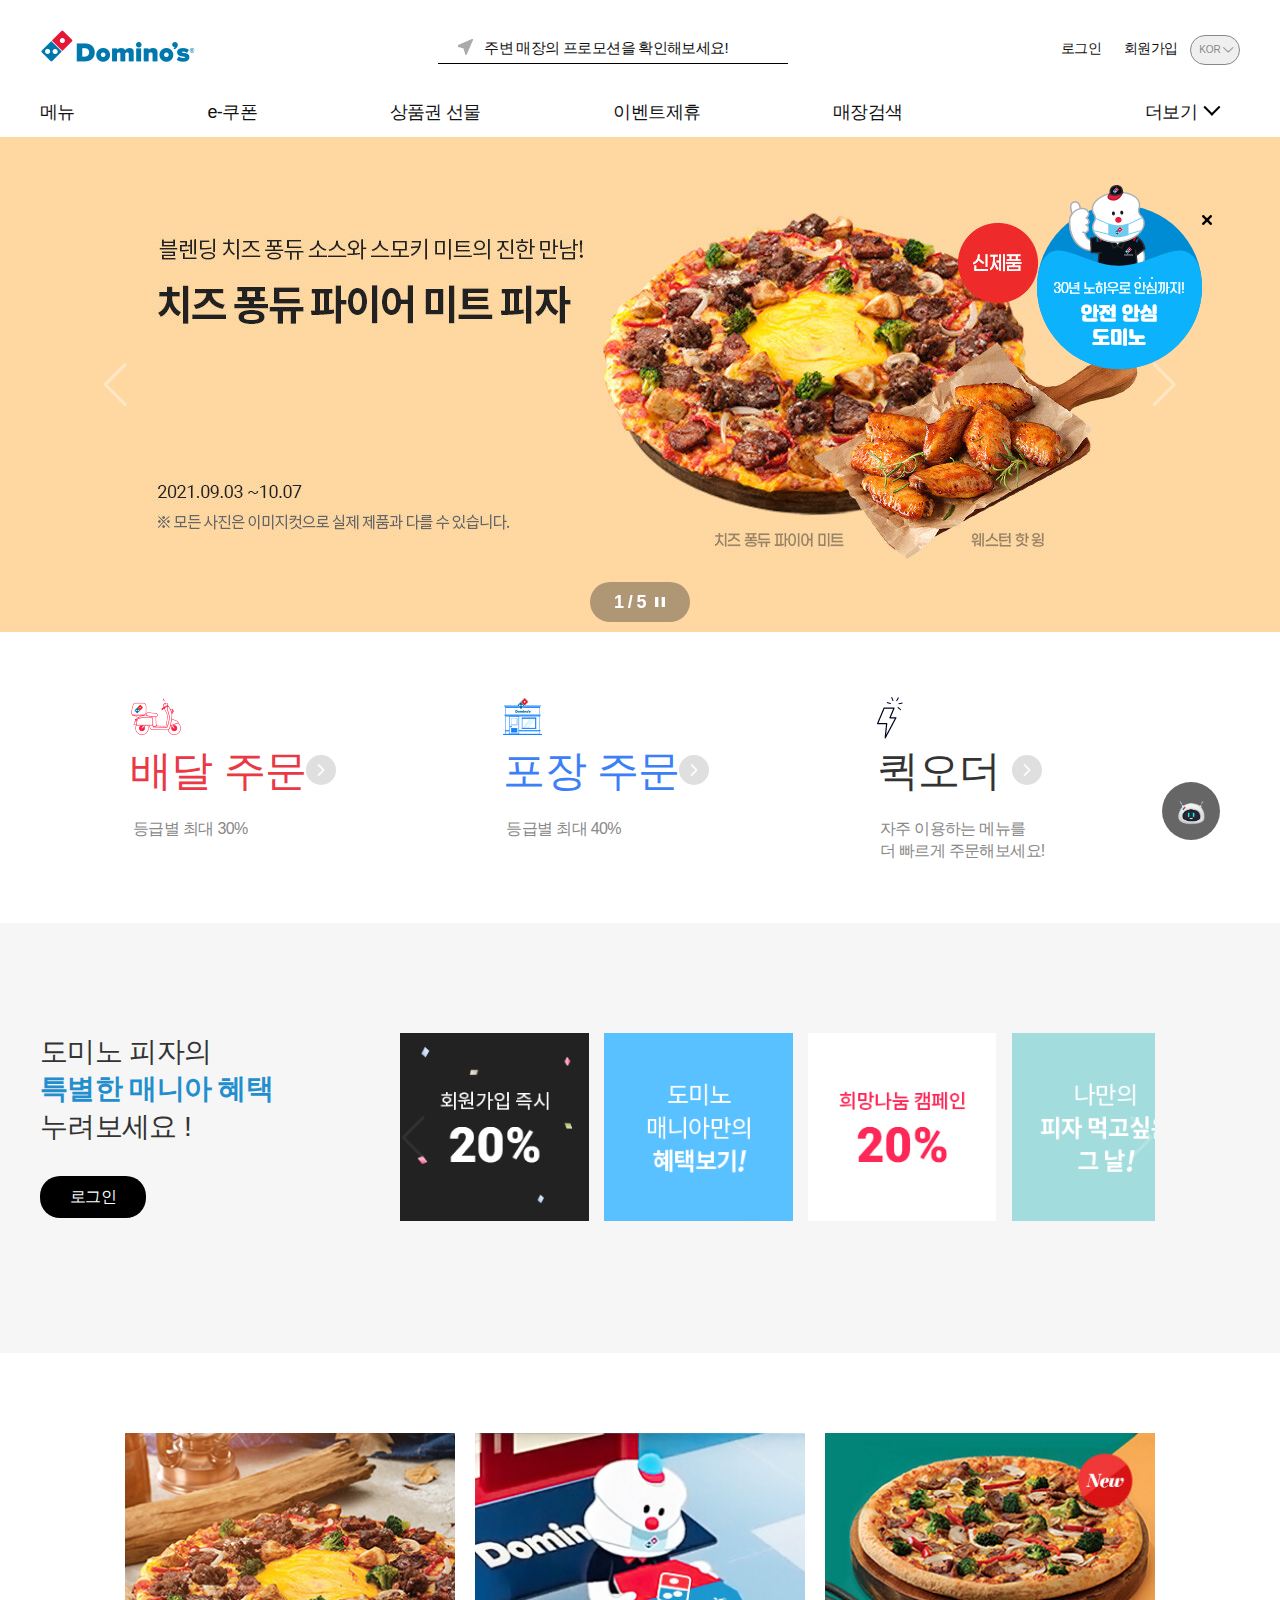
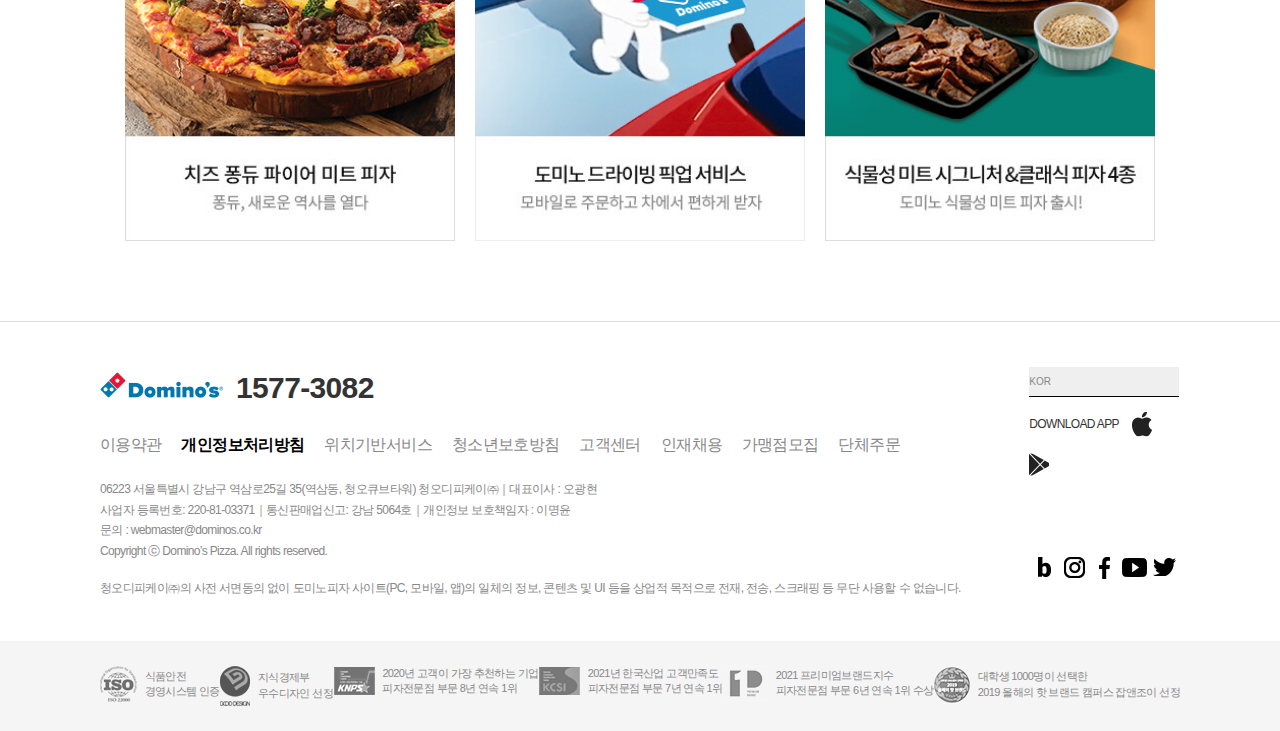
==== index.html @ a278b5ac "dominos clone done" ====
<!DOCTYPE html>
<html lang="ko">

<head>
    <meta charset="UTF-8">
    <meta http-equiv="X-UA-Compatible" content="IE=edge">
    <link rel="shortcut icon" href="images/favicon.png">
    <meta name="viewport" content="width=device-width, initial-scale=1.0">
    <title>도미노피자-당신의 인생에 완벽한 한끼!</title>
    <!-- swiper -->
    <link rel="stylesheet" href="js/swiper/swiper.min.css">
    <script src="js/swiper/swiper.min.js"></script>
    <script src="https://code.jquery.com/jquery-2.2.4.min.js"
        integrity="sha256-BbhdlvQf/xTY9gja0Dq3HiwQF8LaCRTXxZKRutelT44=" crossorigin="anonymous"></script>

    <script src="js/main.js"></script>
    <link rel="stylesheet" href="css/fontello/css/animation.css">
    <link rel="stylesheet" href="css/fontello/css/fontello.css">
    <link rel="stylesheet" type="text/css" href="css/main.css">

</head>

<body>
    <div class="wrap">
        <a href="#" class="domino-chat">
            <i class="icon-domi"></i>
            <span>도미노챗으로 주문하기</span>
        </a>
        <div class="floating-banner">
            <a href="#"><img src="./images/banner-floating_200827.png" alt=""></a>
            <button class="btn-close"></button>
        </div>
        <header class="header">
            <div class="header-top">
                <div class="container clearfix">
                    <a href="#" class="logo"></a>
                    <a href="#" class="location">
                        주변 매장의 프로모션을 확인해보세요!
                    </a>
                    <ul class="h-user">
                        <li><a href="#">로그인</a></li>
                        <li><a href="#">회원가입</a></li>
                        <li>
                            <select name="lang" id="lang-sel">
                                <option value="first">kor</option>
                                <option value="second">eng</option>
                            </select>
                        </li>
                        <i class="icon-down-open-big"></i>

                    </ul>
                </div>
            </div>
            
        </header>
        <nav class="nav-wrap">
            <div class="container">
                <ul>
                    <li><a href="#" class="main-menu">메뉴</a></li>
                    <li><a href="#" class="main-menu">e-쿠폰</a></li>
                    <li><a href="#" class="main-menu">상품권 선물</a></li>
                    <li><a href="#" class="main-menu">이벤트제휴</a></li>
                    <li><a href="#" class="main-menu">매장검색</a></li>
                </ul>
                <span class="h-more">더보기</span>
            </div>
            <div class="sub-menu-wrap">
                <div class="container">
                    <ul class="sub-menu-left">
                        <li>
                            <a href="#">도미노 서비스</a>
                            <ul class="sub-menu-depth">
                                <li><a href="#">매니아 혜택</a></li>
                                <li><a href="#">도미노 모멘트</a></li>
                                <li><a href="#">퀵오더</a></li>
                                <li><a href="#">단체주문 서비스</a></li>
                            </ul>
                        </li>
                        <li>
                            <a href="#">고객센터</a>
                            <ul class="sub-menu-depth">
                                <li><a href="#">자주하는 질문</a></li>
                                <li><a href="#">온라인 신문고</a></li>
                            </ul>
                        </li>
                        <li>
                            <a href="#">회사소개</a>
                            <ul class="sub-menu-depth">
                                <li><a href="#">한국도미노피자</a></li>
                                <li><a href="#">광고 갤러리</a></li>
                                <li><a href="#">사회공헌활동</a></li>
                                <li><a href="#">가맹점 모집</a></li>
                                <li><a href="#">인재채용</a></li>
                            </ul>
                        </li>
                    </ul>
                    <ul class="sub-menu-right">
                        <a href="#" class="sub-menu-right-title">공지사항</a>
                        <li><a href="#">-도미노뉴스</a></li>
                        <li><a href="#">-보도자료</a></li>
                    </ul>
                </div>
            </div>
        </nav>
        
        <section class="visual">
            <div class="swiper-container sw-visual">
                <div class="swiper-wrapper">
                    <div class="swiper-slide">
                        <div class="visual-box bg1">
                        </div>
                    </div>
                    <div class="swiper-slide">
                        <div class="visual-box bg2">

                        </div>
                    </div>
                    <div class="swiper-slide">
                        <div class="visual-box bg3">

                        </div>
                    </div>
                    <div class="swiper-slide">
                        <div class="visual-box bg4">

                        </div>
                    </div>
                    <div class="swiper-slide">
                        <div class="visual-box bg5">

                        </div>
                    </div>

                </div>
                <div class="swiper-button-next sw-vs-bt-n"></div>
                <div class="swiper-button-prev sw-vs-bt-p"></div>
                <div class="swiper-pagination sw-vs-pg"></div>
                <!-- <div class="swiper-button-play"></div> -->
                <div class="swiper-button-pause"></div>
            </div>
        </section>
        <section class="order-tab">
            <div class="container">
                <ul class="order-tab-box">
                    <li>
                        <a href="#" class="order-link1">
                            <i class="ico-delivery"></i>
                            배달 주문</a>
                        <p>등급별 최대 30%</p>
                    </li>
                    <li>
                        <a href="#" class="order-link2">
                            <i class="ico-togo"></i>
                            포장 주문</a>
                        <p>등급별 최대 40%</p>
                    </li>
                    <li>
                        <a href="#" class="order-link3">
                            <i class="ico-quick"></i>
                            퀵오더 </a>
                        <p>
                            자주 이용하는 메뉴를<br>
                            더 빠르게 주문해보세요!
                        </p>
                    </li>
                </ul>
            </div>
        </section>
        <section class="mem-benefit">
            <div class="container">
                <div class="benefit-desc">
                    <p>도미노 피자의<br>
                        <em>특별한 매니아 혜택</em><br>
                        누려보세요 !
                    </p>
                    <a href="#" class="login-bt">로그인</a>
                </div>
                <div class="benefit-swiper-box">
                    <div class="swiper-container sw-benefit">
                        <div class="swiper-wrapper">
                            <div class="swiper-slide sw-bene-slide">
                                <img src="./images/main_card1.png" alt="">
                            </div>
                            <div class="swiper-slide sw-bene-slide">
                                <img src="./images/main_card2.gif" alt="">
                            </div>
                            <div class="swiper-slide sw-bene-slide">
                                <img src="./images/main_card3.png" alt="">
                            </div>
                            <div class="swiper-slide sw-bene-slide">
                                <img src="./images/main_card5.png" alt="">
                            </div>
                        </div>
                        <div class="swiper-button-next sw-be-next"></div>
                        <div class="swiper-button-prev sw-be-prev"></div>
                    </div>
                </div>
            </div>
        </section>
        <section class="domino-ad">

            <div class="swiper-container sw-ad">
                <div class="swiper-wrapper">
                    <div class="swiper-slide sw-ad-slide">
                        <img src="./images/swb_1.jpeg" alt="">
                    </div>
                    <div class="swiper-slide sw-ad-slide">
                        <img src="./images/swb_2.jpeg" alt="">
                    </div>
                    <div class="swiper-slide sw-ad-slide">
                        <img src="./images/swb_3.jpeg" alt="">
                    </div>
                    <div class="swiper-slide sw-ad-slide">
                        <img src="./images/swb_4.jpeg" alt="">
                    </div>
                    <div class="swiper-slide sw-ad-slide">
                        <img src="./images/swb_5.jpeg" alt="">
                    </div>
                </div>
                <!-- <div class="swiper-button-next sw-ad-next"></div>
                    <div class="swiper-button-prev sw-ad-prev"></div> -->
            </div>
        </section>
        <footer class="footer">
            <div class="f-main">
                <div class="f-left">
                    <i class="f-logo"></i><span>1577-3082</span>
                    <ul>
                        <li><a href="#">이용약관</a></li>
                        <li><a href="#"><strong>개인정보처리방침</strong></a></li>
                        <li><a href="#">위치기반서비스</a></li>
                        <li><a href="#">청소년보호방침</a></li>
                        <li><a href="#">고객센터</a></li>
                        <li><a href="#">인재채용</a></li>
                        <li><a href="#">가맹점모집</a></li>
                        <li><a href="#">단체주문</a></li>
                    </ul>
                    <p>
                        06223 서울특별시 강남구 역삼로25길 35(역삼동, 청오큐브타워) 청오디피케이㈜｜대표이사 : 오광현
                    </p>
                    <p>
                        사업자 등록번호: 220-81-03371｜통신판매업신고: 강남 5064호｜개인정보 보호책임자 : 이명윤
                    </p>
                    <p>
                        문의 : webmaster@dominos.co.kr
                    </p>
                    <p>
                        Copyright ⓒ Domino’s Pizza. All rights reserved.
                    </p>

                    <p class="notice">
                        청오디피케이㈜의 사전 서면동의 없이 도미노피자 사이트(PC, 모바일, 앱)의 일체의 정보, 콘텐츠 및 UI 등을 상업적 목적으로 전재, 전송, 스크래핑 등 무단 사용할 수
                        없습니다.
                    </p>
                </div>
                <div class="f-right">
                    <select name="lang-btm" id="lang-btm" class="btm-select">
                        <option value="first">KOR</option>
                        <option value="second">ENG</option>
                    </select>
                    <ul class="down-app">
                        <li>
                            <span>DOWNLOAD APP</span>
                        </li>
                        <li>
                            <i class="ico-iso"></i>
                        </li>
                        <li>
                            <i class="ico-google"></i>
                        </li>
                    </ul>
                    <ul class="f-sns">
                        <li><a href="#"><i class="i-blog"></i></a></li>
                        <li><a href="#"><i class="i-insta"></i></a></li>
                        <li><a href="#"><i class="i-fb"></i></a></li>
                        <li><a href="#"><i class="i-ytb"></i></a></li>
                        <li><a href="#"><i class="i-tw"></i></a></li>
                    </ul>
                </div>

            </div>
            <div class="f-certifi">
                <ul class="footer-dep">
                    <li>
                        <img src="./images/f_icon1.png" alt="">
                        <p>
                            식품안전<br>
                            경영시스템 인증
                        </p>
                    </li>
                    <li>
                        <img src="./images/f_icon2.png" alt="">
                        <p>
                            지식경제부<br>
                            우수디자인 선정
                        </p>
                    </li>
                    <li>
                        <img src="./images/f_icon3.png" alt="">
                        <p>
                            2020년 고객이 가장 추천하는 기업<br>
                            피자전문점 부문 8년 연속 1위
                        </p>
                    </li>
                    <li>
                        <img src="./images/f_icon4.png" alt="">
                        <p>
                            2021년 한국산업 고객만족도<br>
                            피자전문점 부문 7년 연속 1위
                        </p>
                    </li>
                    <li>
                        <img src="./images/f_icon5.png" alt="">
                        <p>
                            2021 프리미엄브랜드지수<br>
                            피자전문점 부문 6년 연속 1위 수상
                        </p>
                    </li>
                    <li>
                        <img src="./images/f_icon6.png" alt="">
                        <p>
                            대학생 1000명이 선택한<br>
                            2019 올해의 핫 브랜드 캠퍼스 잡앤조이 선정
                        </p>
                    </li>
                </ul>
            </div>
        </footer>
    </div>
</body>

</html>
---- css/fontello/css/animation.css ----
/*
   Animation example, for spinners
*/
.animate-spin {
  -moz-animation: spin 2s infinite linear;
  -o-animation: spin 2s infinite linear;
  -webkit-animation: spin 2s infinite linear;
  animation: spin 2s infinite linear;
  display: inline-block;
}
@-moz-keyframes spin {
  0% {
    -moz-transform: rotate(0deg);
    -o-transform: rotate(0deg);
    -webkit-transform: rotate(0deg);
    transform: rotate(0deg);
  }

  100% {
    -moz-transform: rotate(359deg);
    -o-transform: rotate(359deg);
    -webkit-transform: rotate(359deg);
    transform: rotate(359deg);
  }
}
@-webkit-keyframes spin {
  0% {
    -moz-transform: rotate(0deg);
    -o-transform: rotate(0deg);
    -webkit-transform: rotate(0deg);
    transform: rotate(0deg);
  }

  100% {
    -moz-transform: rotate(359deg);
    -o-transform: rotate(359deg);
    -webkit-transform: rotate(359deg);
    transform: rotate(359deg);
  }
}
@-o-keyframes spin {
  0% {
    -moz-transform: rotate(0deg);
    -o-transform: rotate(0deg);
    -webkit-transform: rotate(0deg);
    transform: rotate(0deg);
  }

  100% {
    -moz-transform: rotate(359deg);
    -o-transform: rotate(359deg);
    -webkit-transform: rotate(359deg);
    transform: rotate(359deg);
  }
}
@-ms-keyframes spin {
  0% {
    -moz-transform: rotate(0deg);
    -o-transform: rotate(0deg);
    -webkit-transform: rotate(0deg);
    transform: rotate(0deg);
  }

  100% {
    -moz-transform: rotate(359deg);
    -o-transform: rotate(359deg);
    -webkit-transform: rotate(359deg);
    transform: rotate(359deg);
  }
}
@keyframes spin {
  0% {
    -moz-transform: rotate(0deg);
    -o-transform: rotate(0deg);
    -webkit-transform: rotate(0deg);
    transform: rotate(0deg);
  }

  100% {
    -moz-transform: rotate(359deg);
    -o-transform: rotate(359deg);
    -webkit-transform: rotate(359deg);
    transform: rotate(359deg);
  }
}
---- css/fontello/css/fontello.css ----
@font-face {
  font-family: 'fontello';
  src: url('../font/fontello.eot?73074534');
  src: url('../font/fontello.eot?73074534#iefix') format('embedded-opentype'),
       url('../font/fontello.woff2?73074534') format('woff2'),
       url('../font/fontello.woff?73074534') format('woff'),
       url('../font/fontello.ttf?73074534') format('truetype'),
       url('../font/fontello.svg?73074534#fontello') format('svg');
  font-weight: normal;
  font-style: normal;
}
/* Chrome hack: SVG is rendered more smooth in Windozze. 100% magic, uncomment if you need it. */
/* Note, that will break hinting! In other OS-es font will be not as sharp as it could be */
/*
@media screen and (-webkit-min-device-pixel-ratio:0) {
  @font-face {
    font-family: 'fontello';
    src: url('../font/fontello.svg?73074534#fontello') format('svg');
  }
}
*/
[class^="icon-"]:before, [class*=" icon-"]:before {
  font-family: "fontello";
  font-style: normal;
  font-weight: normal;
  speak: never;

  display: inline-block;
  text-decoration: inherit;
  width: 1em;
  margin-right: .2em;
  text-align: center;
  /* opacity: .8; */

  /* For safety - reset parent styles, that can break glyph codes*/
  font-variant: normal;
  text-transform: none;

  /* fix buttons height, for twitter bootstrap */
  line-height: 1em;

  /* Animation center compensation - margins should be symmetric */
  /* remove if not needed */
  margin-left: .2em;

  /* you can be more comfortable with increased icons size */
  /* font-size: 120%; */

  /* Font smoothing. That was taken from TWBS */
  -webkit-font-smoothing: antialiased;
  -moz-osx-font-smoothing: grayscale;

  /* Uncomment for 3D effect */
  /* text-shadow: 1px 1px 1px rgba(127, 127, 127, 0.3); */
}

.icon-search:before { content: '\e800'; } /* '' */
.icon-left-open:before { content: '\e801'; } /* '' */
.icon-heart-1:before { content: '\e802'; } /* '' */
.icon-right-open:before { content: '\e803'; } /* '' */
.icon-up-micro:before { content: '\e804'; } /* '' */
.icon-down-micro:before { content: '\e805'; } /* '' */
.icon-down-dir:before { content: '\e806'; } /* '' */
.icon-right-dir:before { content: '\e807'; } /* '' */
.icon-right-circle:before { content: '\e808'; } /* '' */
.icon-up-circle:before { content: '\e809'; } /* '' */
.icon-right-open-big:before { content: '\e80a'; } /* '' */
.icon-left-open-big:before { content: '\e80b'; } /* '' */
.icon-right-open-mini:before { content: '\e80c'; } /* '' */
.icon-left-open-mini:before { content: '\e80d'; } /* '' */
.icon-facebook:before { content: '\e80e'; } /* '' */
.icon-cancel:before { content: '\e80f'; } /* '' */
.icon-up-open-big:before { content: '\e810'; } /* '' */
.icon-down-open-big:before { content: '\e811'; } /* '' */
.icon-angle-double-right:before { content: '\f101'; } /* '' */
.icon-instagram:before { content: '\f16d'; } /* '' */
.icon-youtube:before { content: '\f313'; } /* '' */
---- css/main.css ----
@charset "UTF-8";
* {
  margin: 0;
  padding: 0;
  box-sizing: border-box;
  outline-style: none;
}
em {
  font-style: normal;
}
html {
  font-size: 10px;
}

a {
  color: #333333;
  text-decoration: none;
}

img {
  vertical-align: middle;
  border: 0;
}

ul,
ol,
li {
  list-style: none;
}

body {
  font-family: "Roboto", "Noto Sans KR", sans-serif;
  font-weight: 400;
  font-size: 12px;
  line-height: 1.4;
  letter-spacing: -0.64px;
  color: #333;
}
.clearfix:after {
  content: "";
  position: relative;
  display: block;
  width: 100%;
  clear: both;
}

.wrap {
  position: relative;
  display: block;
}
.container {
  position: relative;
  width: 1200px;
  margin: 0 auto;
}
.domino-chat {
  position: fixed;
  bottom: 60px;
  right: 60px;
  display: block;
  width: 58px;
  height: 58px;
  line-height: 58px;
  background-color: rgba(0, 0, 0, 0.6);
  color: #fff;
  white-space: nowrap;
  border-radius: 29px;
  transition: all ease-in-out 0.5s;
  z-index: 99;
  padding-left: 15px;
  overflow: hidden;
}
.domino-chat span {
  font-size: 15px;
  font-weight: 500;
  margin-left: 12px;
  line-height: 58px;
  height: 24px;
}
.icon-domi {
  display: inline-block;
  vertical-align: middle;
  width: 28px;
  height: 24px;
  background: url("../images/ico-domi.png") no-repeat center;
  background-size: 100%;
}
.domino-chat:hover {
  padding-left: 22px;
  width: 212px;
  background-color: rgba(0, 0, 0, 0.85);
}
.floating-banner {
  display: block;
  position: fixed;
  top: 185px;
  left: 81%;
  z-index: 99;
}
.btn-close {
  position: absolute;
  top: 30px;
  content: "";
  background: url("../images/close-cross.png") no-repeat center;
  background-size: cover;
  width: 10px;
  height: 10px;
  border: none;
}
.btn-close-clicked {
  display: none;
}
.header {
  position: relative;
  display: block;
  width: 100%;
  height: 100%;
  color: #fff;
  z-index: 999;
}
.header-active {
  display: none;
}
.header-top {
  padding-top: 29px;
  height: 85px;
}

.logo {
  position: relative;
  display: inline-block;
  background: url("../images/sp_common.png") no-repeat;
  background-position: 0px 0px;
  width: 155px;
  height: 34px;
  margin-right: 20%;
}
.location {
  position: relative;
  display: inline-block;
  border-bottom: 1px solid #000;
  padding-bottom: 5px;
  transform: translateY(-10px);
  width: 350px;
  padding-left: 20px;
  font-size: 15px;
  color: #111;
  font-weight: 500;
}
.location::before {
  content: "";
  display: inline-block;
  width: 18px;
  height: 18px;
  background: url("../images/sp_common.png") -165px 0 no-repeat;
  vertical-align: -3px;
  margin-right: 5px;
}
.h-user {
  position: relative;
  display: inline-block;
  float: right;
}
.h-user > li {
  display: inline-block;
}
.h-user > li > a {
  display: inline-block;
  font-size: 14px;
  color: #111;
  padding: 10px 10px;
}
.h-user > li:last-child > a {
  padding-right: 0;
}
/* 픽스메뉴 */
.nav-wrap {
  z-index: 999;
}
.nav-wrap .container {
  position: relative;
  height: 52px;
}
.nav-wrap-active {
  position: fixed;
  background: #fff;
  height: 55px;
  width: 100%;
}
.nav-wrap > .container > ul {
  display: inline-block;
}
.nav-wrap > .container > ul > li {
  position: relative;
  display: inline-block;
  padding-top: 15px;
  margin-right: 130px;
}
.main-menu {
  font-size: 18px;
  color: #111;
}
/* 서브메뉴 */

.sub-menu-wrap {
  z-index: 999;
  position: relative;
  width: 100%;
  height: 300px;
  display: none;
  background-color: #fff;
  border-top: 1px solid #ddd;
  padding: 29px 0 40px;
}
.sub-menu-wrap .container {
  display: flex;
}
.sub-menu-left {
  padding-right: 100px;
  width: 65%;
  display: flex;
  justify-content: space-between;
}
.sub-menu-left > li {
  width: 178px;
}
.sub-menu-left > li > a {
  font-size: 17px;
  color: #111;
  padding-bottom: 20px;
}
.sub-menu-depth {
  padding-top: 20px;
}
.sub-menu-depth > li {
  padding: 5px 0;
}
.sub-menu-depth > li > a {
  font-size: 15px;
  color: #555;
}
.sub-menu-right {
  padding: 30px 0 30px 70px;
  width: 35%;
  height: 100%;
  border-left: 1px solid #ddd;
}
.sub-menu-right-title {
  display: block;
  font-size: 17px;
  color: #111;
  /* padding-bottom: 20px; */
  margin-bottom: 15px;
}
.sub-menu-right > li {
  padding: 5px 0;
}
.sub-menu-right > li > a {
  font-size: 15px;
  color: #555;
}
/* 호버애니메이션 */
.main-menu::before,
.main-menu::after {
  content: "";
  border-bottom: solid 1px #111;
  position: absolute;
  bottom: 0%;
  width: 0;
}

.main-menu::before {
  right: 0;
}
.main-menu::after {
  left: 0;
}

.main-menu:hover::before,
.main-menu:hover::after {
  width: 50%;
}
.main-menu::before,
.main-menu::after {
  -webkit-transition: all 0.2s ease;
  transition: all 0.2s ease;
}
select {
  -webkit-appearance: none; /* 네이티브 외형 감추기 */
  -moz-appearance: none;
  appearance: none;
  width: 50px;
  height: 30px;
  border-radius: 20px 20px;
  border: 1px solid #888888;
  text-transform: uppercase;
  text-align: center;
  color: #888888;
  font-size: 10px;
  padding-right: 10px;
}
.icon-down-open-big {
  position: absolute;
  top: 50%;
  transform: translateY(-40%);
  right: 4px;
  color: #888;
}

.h-more {
  position: relative;
  display: inline-block;
  float: right;
  width: 100px;
  height: 50px;
  color: #111;
  font-size: 18px;
  padding-top: 15px;
  padding-right: 20px;
  text-align: right;
  cursor: pointer;
}
.h-more::after {
  content: "";
  display: inline-block;
  width: 10px;
  height: 10px;
  border-style: solid;
  border-color: transparent #000 #000 transparent;
  border-width: 0 2px 2px 0;
  -webkit-transform: rotate(45deg);
  -ms-transform: rotate(45deg);
  transform: rotate(45deg);
  -webkit-transform-origin: 66% 66%;
  -ms-transform-origin: 66% 66%;
  transform-origin: 66% 66%;
  margin-left: 7px;
  margin-right: 4px;
  vertical-align: 4px;
  transition: 0.3s;
}
/* 클릭했을때 변하는 모양  */
/* 
gnb .snb-more.active:after {
    display: inline-block;
    width: 10px;
    height: 10px;
    border-style: solid;
    border-color: transparent #000 #000 transparent;
    border-width: 0 2px 2px 0;
    -webkit-transform: rotate(
-135deg);
    -ms-transform: rotate(-135deg);
    transform: rotate(
-135deg); */

.visual {
  position: relative;
  display: block;
}

/* swiper 관련 */
.swiper-container {
  width: 100%;
  height: 100%;
}
.sw-visual {
  position: relative;
}
.visual-box {
  position: relative;
  display: block;
  width: 100%;
  height: 495px;
}
.bg1 {
  background: url("../images/sw_img_1.jpeg") no-repeat center;
  background-size: cover;
}
.bg2 {
  background: url("../images/sw_img_2.jpeg") no-repeat center;
  background-size: cover;
}
.bg3 {
  background: url("../images/sw_img_3.jpeg") no-repeat center;
  background-size: cover;
}
.bg4 {
  background: url("../images/sw_img_4.jpeg") no-repeat center;
  background-size: cover;
}
.bg5 {
  background: url("../images/sw_img_5.jpeg") no-repeat center;
  background-size: cover;
}

.sw-vs-bt-n {
  position: absolute;
  top: 50%;
  right: 8%;
  color: rgba(255, 255, 255, 0.4);
}
.sw-vs-bt-p {
  top: 50%;
  left: 8%;
  color: rgba(255, 255, 255, 0.4);
}
.sw-vs-pg {
  display: inline-block;
  left: 50%;
  transform: translateX(-50%);
  width: 100px;
  line-height: 40px;
  font-size: 18px;
  font-weight: 800;
  background-color: rgba(55, 55, 55, 0.4);
  color: #fff;
  border-radius: 20px;
  padding-right: 20px;
}
.swiper-button-pause {
  position: absolute;
  text-align: center;
  display: block;
  bottom: 25px;
  left: 52%;
  transform: translateX(-110%);
  display: inline-block;
  width: 10px;
  height: 10px;
  background: url("../images/pause_1.png") no-repeat center;
  background-size: cover;
  z-index: 999;
}
.sw-button-play {
  background: url("../images/play_1.png") no-repeat center !important;
}

/* 오더탭 */
.order-tab {
  position: relative;
  padding-top: 110px;
  padding-bottom: 60px;
}
.order-tab-box {
  display: flex;
  justify-content: flex-start;
  margin-left: 80px;
}
.order-tab-box > li {
  padding-left: 10px;
  width: 33.33%;
  flex-grow: 1;
}

.order-tab-box > li > a {
  position: relative;
  display: block;
  font-size: 42px;
  font-weight: 400;
}
.order-tab-box > li:nth-child(1) > a {
  color: #ea3845;
}
.order-tab-box > li:nth-child(2) > a {
  color: #3c80f7;
}
.order-tab-box p {
  position: relative;
  font-size: 16px;
  color: #888888;
  margin: 17px 0 0;
  padding-left: 3px;
}

.order-tab-box li a::after {
  content: "";
  display: inline-block;
  width: 30px;
  height: 30px;
  border-radius: 50%;
  background: #dfdfdf url("../images/arrow-down.png") no-repeat center;
  background-size: 40%;
}
.ico-delivery {
  position: absolute;
  top: -45px;
  left: 0;
  background: url("../images/sp_common.png")-195px -275px no-repeat;
  width: 52px;
  height: 38px;
}
.ico-togo {
  position: absolute;
  top: -45px;
  left: 0;
  background: url("../images/sp_common.png")-262px -275px no-repeat;
  width: 52px;
  height: 38px;
}
.ico-quick {
  position: absolute;
  top: -45px;
  left: 0;
  background: url("../images/ico-quick3.png") no-repeat center;
  width: 26px;
  height: 42px;
}

.mem-benefit {
  padding: 110px 0;
  background-color: #f6f6f6;
}
.mem-benefit .container {
  position: relative;
  display: flex;
}
.benefit-desc {
  position: absolute;
  top: 0;
  left: 0;
  display: inline-block;
  width: 360px;
  height: 100%;
}

.benefit-desc p {
  font-size: 28px;
  line-height: 1.35;
}
.benefit-desc p em {
  color: #238ece;
  font-weight: bold;
}
.login-bt {
  position: relative;
  display: inline-block;
  padding: 10px 30px;
  border-radius: 20px 20px;
  color: #fff;
  background-color: #000;
  font-size: 16px;
  text-align: center;
  margin-top: 30px;
}
.benefit-swiper-box {
  display: inline-block;
  margin-left: 360px;
}
.sw-benefit {
  position: relative;
  display: block;
  width: 755px;
  height: 100%;
}
.sw-bene-slide {
  position: relative;
  width: 25% !important;
  height: 210px;
  cursor: pointer;
  margin-right: 2%;
}

.sw-bene-slide img {
  background-size: cover;
  width: 100%;
}
.sw-be-next {
  position: absolute;
  right: 0px;
  color: rgba(255, 255, 255, 0.2);
}
.sw-be-prev {
  position: absolute;
  left: 0px;
  color: rgba(255, 255, 255, 0.2);
}

.domino-ad {
  position: relative;
  width: 1030px;
  margin: 0 auto;
  padding: 80px 0;
  overflow: hidden;
}

.sw-ad-slide {
  position: relative;
  width: 32% !important;
  margin-right: 2%;
}
.sw-ad-slide img {
  width: 100%;
  background-size: cover;
}
.footer {
  border-top: 1px solid #ddd;
}
.f-main {
  padding: 45px 100px 40px 100px;
  background-color: #fff;
  display: flex;
}
.f-left {
  width: 1030px;
  height: 100%;
}
.f-logo {
  position: relative;
  display: inline-block;
  background: url("../images/sp_common.png") no-repeat 0 -47px;
  width: 123px;
  height: 26px;
}
.f-left span {
  font-size: 30px;
  font-weight: bold;
  margin-left: 13px;
}
.f-left ul {
  position: relative;
  display: block;
  overflow: hidden;
  margin-top: 25px;
  margin-bottom: 25px;
}
.f-left ul li {
  float: left;
  margin-right: 20px;
}
.f-left ul li a {
  font-size: 16px;
  color: #888;
}
.f-left > ul > li > a > strong {
  color: #000 !important;
}
.f-left > p {
  font-size: 12px;
  color: #888;
  margin-bottom: 4px;
}
.f-certifi {
  background-color: #f5f5f5;
  padding: 25px 100px 25px 100px;
}

.notice {
  margin-top: 20px;
}
.f-right {
  position: relative;
}
.btm-select {
  position: relative;
  -webkit-appearance: none; /* 네이티브 외형 감추기 */
  -moz-appearance: none;
  appearance: none;
  height: ;
  border: 0;
  padding-right: 25px;
  border-bottom: 1px solid #000;
  border-radius: 0;
  width: 150px;
  text-align: left;
}

.down-app {
  position: relative;
  display: block;
}
.down-app li {
  display: inline-block;
  padding-right: 10px;
  margin-top: 15px;
}
.down-app li a {
  font-size: 13px;
  color: #000;
}
.ico-iso {
  display: inline-block;
  background: url("../images/sp_common.png") no-repeat;
  vertical-align: middle;
  width: 20px;
  height: 26px;
  background-position: -447px -1px;
}
.ico-google {
  display: inline-block;
  background: url("../images/sp_common.png") no-repeat;
  vertical-align: middle;
  width: 22px;
  height: 23px;
  background-position: -478px 0;
}

.f-sns {
  position: absolute;
  top: 0;
  right: 0;
  display: flex;
  width: 100%;
  margin-top: 190px;
}
.f-sns li {
  width: 20%;
  position: relative;
  display: inline-block;
  vertical-align: middle;
  text-align: center;
}
.i-blog {
  display: inline-block;
  background: url("../images/sp_common.png") no-repeat;
  vertical-align: middle;
  width: 13px;
  height: 20px;
  background-position: -509px 0;
}
.i-insta {
  display: inline-block;
  background: url("../images/sp_common.png") no-repeat;
  vertical-align: middle;
  width: 21px;
  height: 21px;
  background-position: -532px 0;
}
.i-fb {
  display: inline-block;
  background: url("../images/sp_common.png") no-repeat;
  vertical-align: middle;
  width: 11px;
  height: 22px;
  background-position: -563px 0;
}
.i-ytb {
  display: inline-block;
  background: url("../images/sp_common.png") no-repeat;
  vertical-align: middle;
  width: 25px;
  height: 20px;
  background-position: -584px 1px;
}
.i-tw {
  display: inline-block;
  background: url("../images/sp_common.png") no-repeat;
  vertical-align: middle;
  width: 23px;
  height: 19px;
  background-position: -619px 0;
}

.footer-dep {
  position: relative;
  display: flex;
  justify-content: space-between;
}
.footer-dep li {
  vertical-align: middle;
}
.footer-dep li img {
  display: inline-block;
  margin-right: 5px;
}
.footer-dep li p {
  display: inline-block;
  font-size: 11px;
  color: #888;
  vertical-align: middle;
}
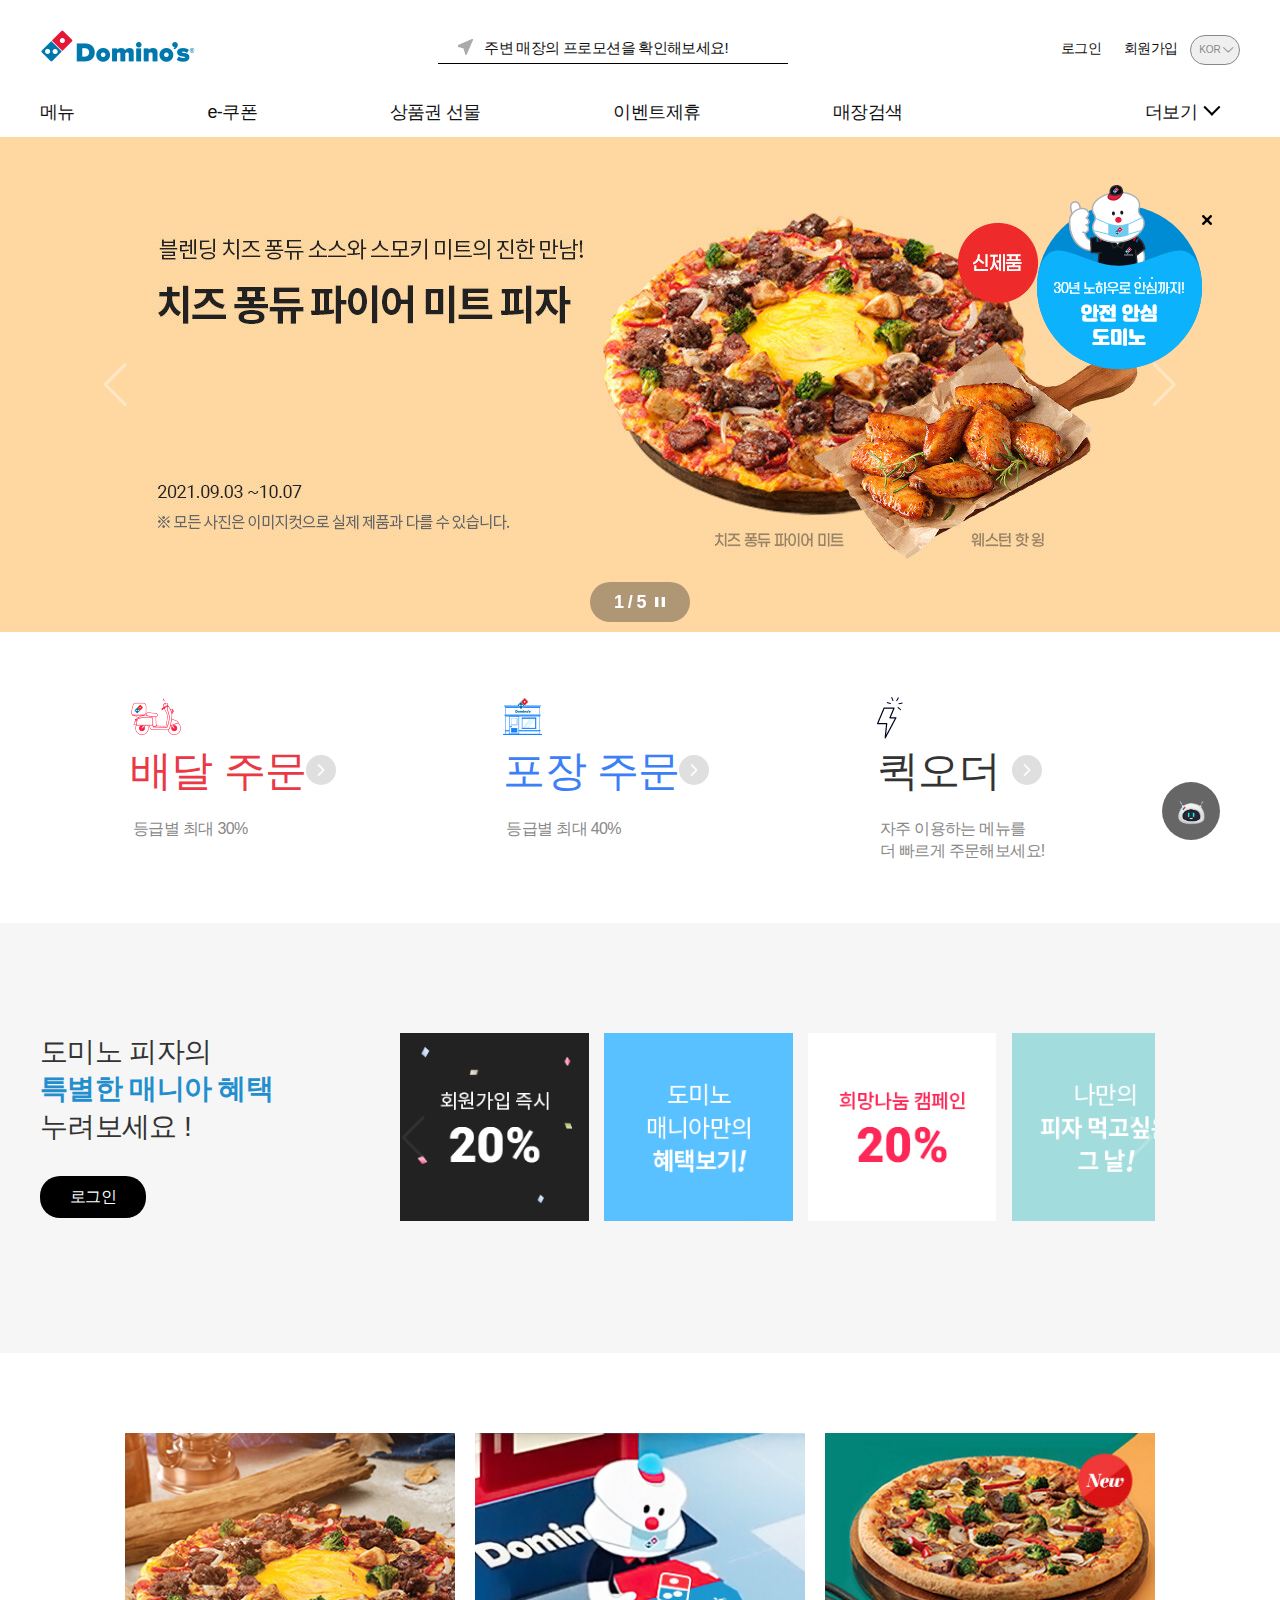
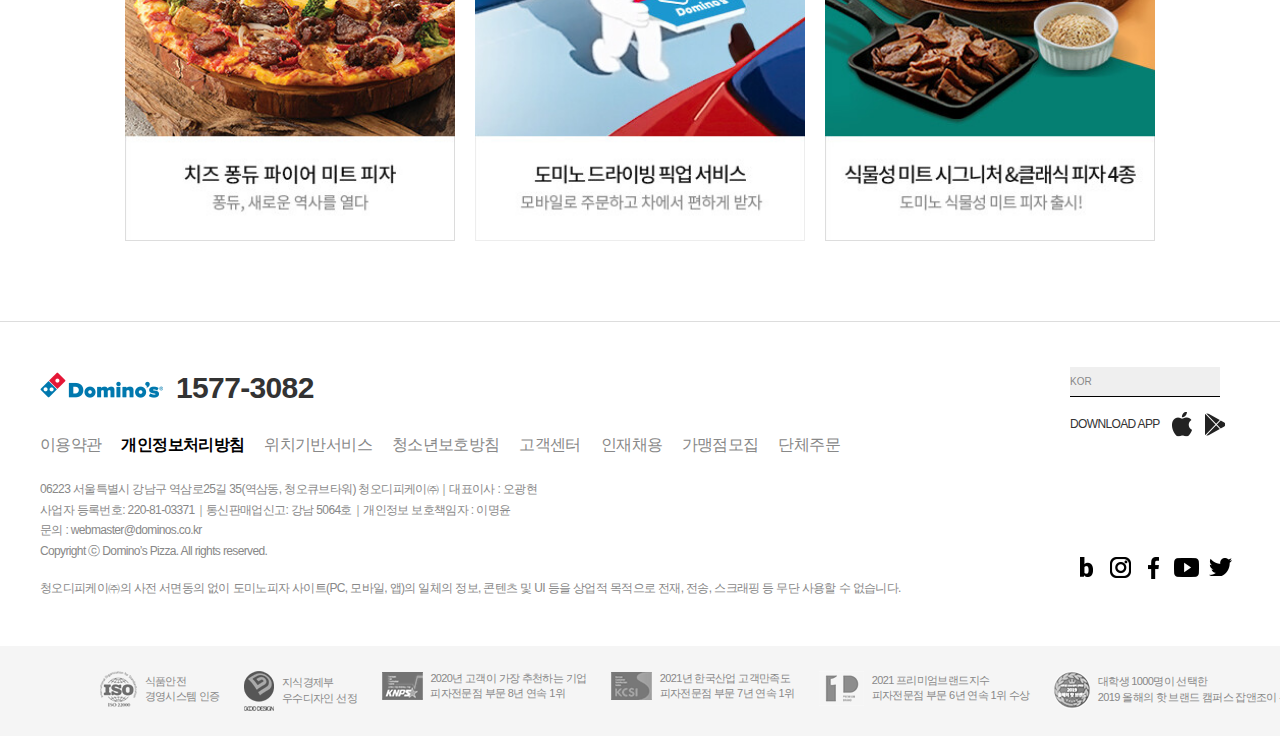
==== commit 7dc52a67: "화면 크기 조정시 깨지는 레이아웃 수정" ====
--- a/index.html
+++ b/index.html
@@ -51,7 +51,7 @@
                     </ul>
                 </div>
             </div>
-            
+
         </header>
         <nav class="nav-wrap">
             <div class="container">
@@ -102,7 +102,7 @@
                 </div>
             </div>
         </nav>
-        
+
         <section class="visual">
             <div class="swiper-container sw-visual">
                 <div class="swiper-wrapper">
@@ -222,109 +222,117 @@
             </div>
         </section>
         <footer class="footer">
-            <div class="f-main">
-                <div class="f-left">
-                    <i class="f-logo"></i><span>1577-3082</span>
-                    <ul>
-                        <li><a href="#">이용약관</a></li>
-                        <li><a href="#"><strong>개인정보처리방침</strong></a></li>
-                        <li><a href="#">위치기반서비스</a></li>
-                        <li><a href="#">청소년보호방침</a></li>
-                        <li><a href="#">고객센터</a></li>
-                        <li><a href="#">인재채용+            <div class="container">
+                <div class="f-main">
+                    <div class="f-left">
+                        <i class="f-logo"></i><span>1577-3082</span>
+                        <ul>
+                            <li><a href="#">이용약관</a></li>
+                            <li><a href="#"><strong>개인정보처리방침</strong></a></li>
+                            <li><a href="#">위치기반서비스</a></li>
+                            <li><a href="#">청소년보호방침</a></li>
+                            <li><a href="#">고객센터</a></li>
+                            <li><a href="#">인재채용 </a></li>
-                        <li><a href="#">가맹점모집</a></li>
-                        <li><a href="#">단체주문</a></li>
+                            <li><a href="#">가맹점모집</a></li>
+                            <li><a href="#">단체주문</a></li>
+                        </ul>
+                        <p>
+                            06223 서울특별시 강남구 역삼로25길 35(역삼동, 청오큐브타워) 청오디피케이㈜｜대표이사 : 오광현
+                        </p>
+                        <p>
+                            사업자 등록번호: 220-81-03371｜통신판매업신고: 강남 5064호｜개인정보 보호책임자 : 이명윤
+                        </p>
+                        <p>
+                            문의 : webmaster@dominos.co.kr
+                        </p>
+                        <p>
+                            Copyright ⓒ Domino’s Pizza. All rights reserved.
+                        </p>
+
+                        <p class="notice">
+                            청오디피케이㈜의 사전 서면동의 없이 도미노피자 사이트(PC, 모바일, 앱)의 일체의 정보, 콘텐츠 및 UI 등을 상업적 목적으로 전재, 전송, 스크래핑 등 무단
+                            사용할 수
+                            없습니다.
+                        </p>
+                    </div>
+                    <div class="f-right">
+                        <select name="lang-btm" id="lang-btm" class="btm-select">
+                            <option value="first">KOR</option>
+                            <option value="second">ENG</option>
+                        </select>
+                        <ul class="down-app">
+                            <li>
+                                <span>DOWNLOAD APP</span>
+                            </li>
+                            <li>
+                                <i class="ico-iso"></i>
+                            </li>
+                            <li>
+                                <i class="ico-google"></i>
+                            </li>
+                        </ul>
+                        <ul class="f-sns">
+                            <li><a href="#"><i class="i-blog"></i></a></li>
+                            <li><a href="#"><i class="i-insta"></i></a></li>
+                            <li><a href="#"><i class="i-fb"></i></a></li>
+                            <li><a href="#"><i class="i-ytb"></i></a></li>
+                            <li><a href="#"><i class="i-tw"></i></a></li>
+                        </ul>
+                    </div>
+
+                </div>
+
+            </div>
+            <div class="f-certifi">
+                <div class="container">
+
+                    <ul class="footer-dep">
+                        <li>
+                            <img src="./images/f_icon1.png" alt="">
+                            <p>
+                                식품안전<br>
+                                경영시스템 인증
+                            </p>
+                        </li>
+                        <li>
+                            <img src="./images/f_icon2.png" alt="">
+                            <p>
+                                지식경제부<br>
+                                우수디자인 선정
+                            </p>
+                        </li>
+                        <li>
+                            <img src="./images/f_icon3.png" alt="">
+                            <p>
+                                2020년 고객이 가장 추천하는 기업<br>
+                                피자전문점 부문 8년 연속 1위
+                            </p>
+                        </li>
+                        <li>
+                            <img src="./images/f_icon4.png" alt="">
+                            <p>
+                                2021년 한국산업 고객만족도<br>
+                                피자전문점 부문 7년 연속 1위
+                            </p>
+                        </li>
+                        <li>
+                            <img src="./images/f_icon5.png" alt="">
+                            <p>
+                                2021 프리미엄브랜드지수<br>
+                                피자전문점 부문 6년 연속 1위 수상
+                            </p>
+                        </li>
+                        <li>
+                            <img src="./images/f_icon6.png" alt="">
+                            <p>
+                                대학생 1000명이 선택한<br>
+                                2019 올해의 핫 브랜드 캠퍼스 잡앤조이 선정
+                            </p>
+                        </li>
                     </ul>
-                    <p>
-                        06223 서울특별시 강남구 역삼로25길 35(역삼동, 청오큐브타워) 청오디피케이㈜｜대표이사 : 오광현
-                    </p>
-                    <p>
-                        사업자 등록번호: 220-81-03371｜통신판매업신고: 강남 5064호｜개인정보 보호책임자 : 이명윤
-                    </p>
-                    <p>
-                        문의 : webmaster@dominos.co.kr
-                    </p>
-                    <p>
-                        Copyright ⓒ Domino’s Pizza. All rights reserved.
-                    </p>
-
-                    <p class="notice">
-                        청오디피케이㈜의 사전 서면동의 없이 도미노피자 사이트(PC, 모바일, 앱)의 일체의 정보, 콘텐츠 및 UI 등을 상업적 목적으로 전재, 전송, 스크래핑 등 무단 사용할 수
-                        없습니다.
-                    </p>
-                </div>
-                <div class="f-right">
-                    <select name="lang-btm" id="lang-btm" class="btm-select">
-                        <option value="first">KOR</option>
-                        <option value="second">ENG</option>
-                    </select>
-                    <ul class="down-app">
-                        <li>
-                            <span>DOWNLOAD APP</span>
-                        </li>
-                        <li>
-                            <i class="ico-iso"></i>
-                        </li>
-                        <li>
-                            <i class="ico-google"></i>
-                        </li>
-                    </ul>
-                    <ul class="f-sns">
-                        <li><a href="#"><i class="i-blog"></i></a></li>
-                        <li><a href="#"><i class="i-insta"></i></a></li>
-                        <li><a href="#"><i class="i-fb"></i></a></li>
-                        <li><a href="#"><i class="i-ytb"></i></a></li>
-                        <li><a href="#"><i class="i-tw"></i></a></li>
-                    </ul>
-                </div>
-
-            </div>
-            <div class="f-certifi">
-                <ul class="footer-dep">
-                    <li>
-                        <img src="./images/f_icon1.png" alt="">
-                        <p>
-                            식품안전<br>
-                            경영시스템 인증
-                        </p>
-                    </li>
-                    <li>
-                        <img src="./images/f_icon2.png" alt="">
-                        <p>
-                            지식경제부<br>
-                            우수디자인 선정
-                        </p>
-                    </li>
-                    <li>
-                        <img src="./images/f_icon3.png" alt="">
-                        <p>
-                            2020년 고객이 가장 추천하는 기업<br>
-                            피자전문점 부문 8년 연속 1위
-                        </p>
-                    </li>
-                    <li>
-                        <img src="./images/f_icon4.png" alt="">
-                        <p>
-                            2021년 한국산업 고객만족도<br>
-                            피자전문점 부문 7년 연속 1위
-                        </p>
-                    </li>
-                    <li>
-                        <img src="./images/f_icon5.png" alt="">
-                        <p>
-                            2021 프리미엄브랜드지수<br>
-                            피자전문점 부문 6년 연속 1위 수상
-                        </p>
-                    </li>
-                    <li>
-                        <img src="./images/f_icon6.png" alt="">
-                        <p>
-                            대학생 1000명이 선택한<br>
-                            2019 올해의 핫 브랜드 캠퍼스 잡앤조이 선정
-                        </p>
-                    </li>
-                </ul>
+
+                </div>
             </div>
         </footer>
     </div>
--- a/css/main.css
+++ b/css/main.css
@@ -597,7 +597,8 @@
   border-top: 1px solid #ddd;
 }
 .f-main {
-  padding: 45px 100px 40px 100px;
+  margin:  0 auto;
+  padding: 45px 0;
   background-color: #fff;
   display: flex;
 }
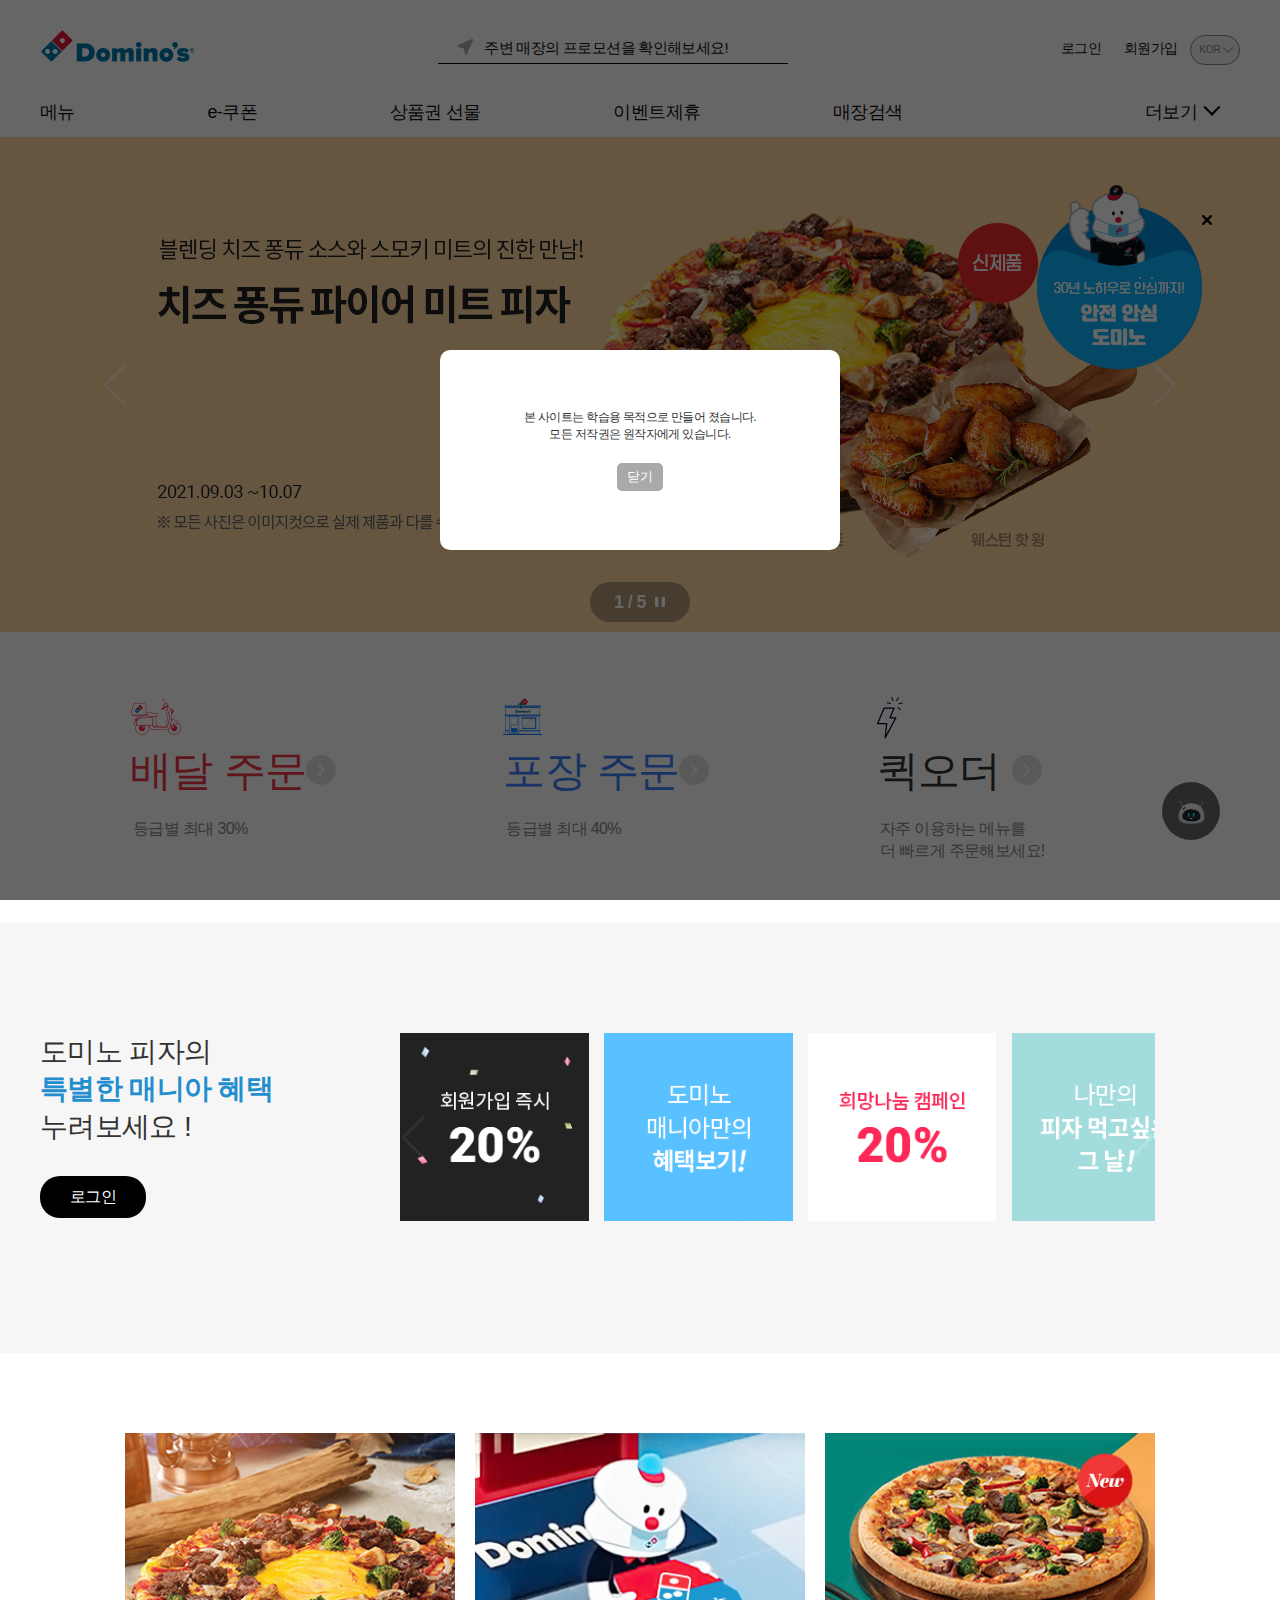
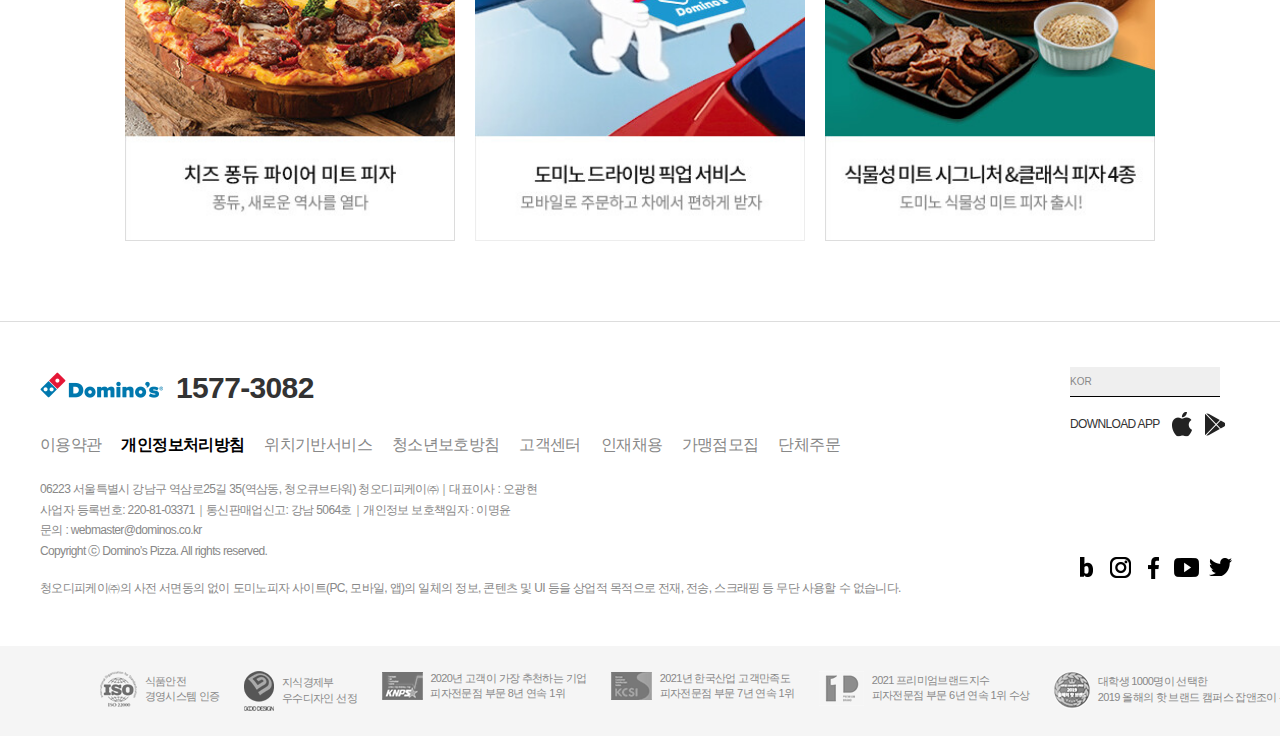
==== commit a9d2677b: "모달창추가" ====
--- a/index.html
+++ b/index.html
@@ -19,8 +19,55 @@
     <link rel="stylesheet" type="text/css" href="css/main.css">
 
 </head>
+<style>
+    /* 모달창 */
+    .black-bg {
+        z-index: 99999998;
+        position: fixed;
+        top: 0%;
+        left: 0%;
+        width: 100vw;
+        height: 100vh;
+        background: rgba(0, 0, 0, 0.6);
+    }
+
+    .white-bg {
+        position: fixed;
+        top: 50%;
+        left: 50%;
+        transform: translate(-50%, -50%);
+        z-index: 99999999;
+        background: #fff;
+        width: 400px;
+        height: 200px;
+        display: flex;
+        justify-content: center;
+        align-items: center;
+        flex-direction: column;
+        border-radius: 10px;
+        text-align: center;
+    }
+
+    .modal-btn {
+        margin-top: 20px;
+        color: #fff;
+        background-color: darkgrey;
+        border: none;
+        border-radius: 5px;
+        padding: 5px 10px;
+    }
+</style>
 
 <body>
+    <div class="modal black-bg">
+    </div>
+    <div class="white-bg modal-content">
+        <p>
+            본 사이트는 학습용 목적으로 만들어 졌습니다.<br>
+            모든 저작권은 원작자에게 있습니다.
+        </p>
+        <button class="modal-btn">닫기</button>
+    </div>
     <div class="wrap">
         <a href="#" class="domino-chat">
             <i class="icon-domi"></i>
@@ -337,5 +384,8 @@
         </footer>
     </div>
 </body>
+<script>
+
+</script>
 
 </html>--- a/css/main.css
+++ b/css/main.css
@@ -53,6 +53,8 @@
   width: 1200px;
   margin: 0 auto;
 }
+
+
 .domino-chat {
   position: fixed;
   bottom: 60px;
